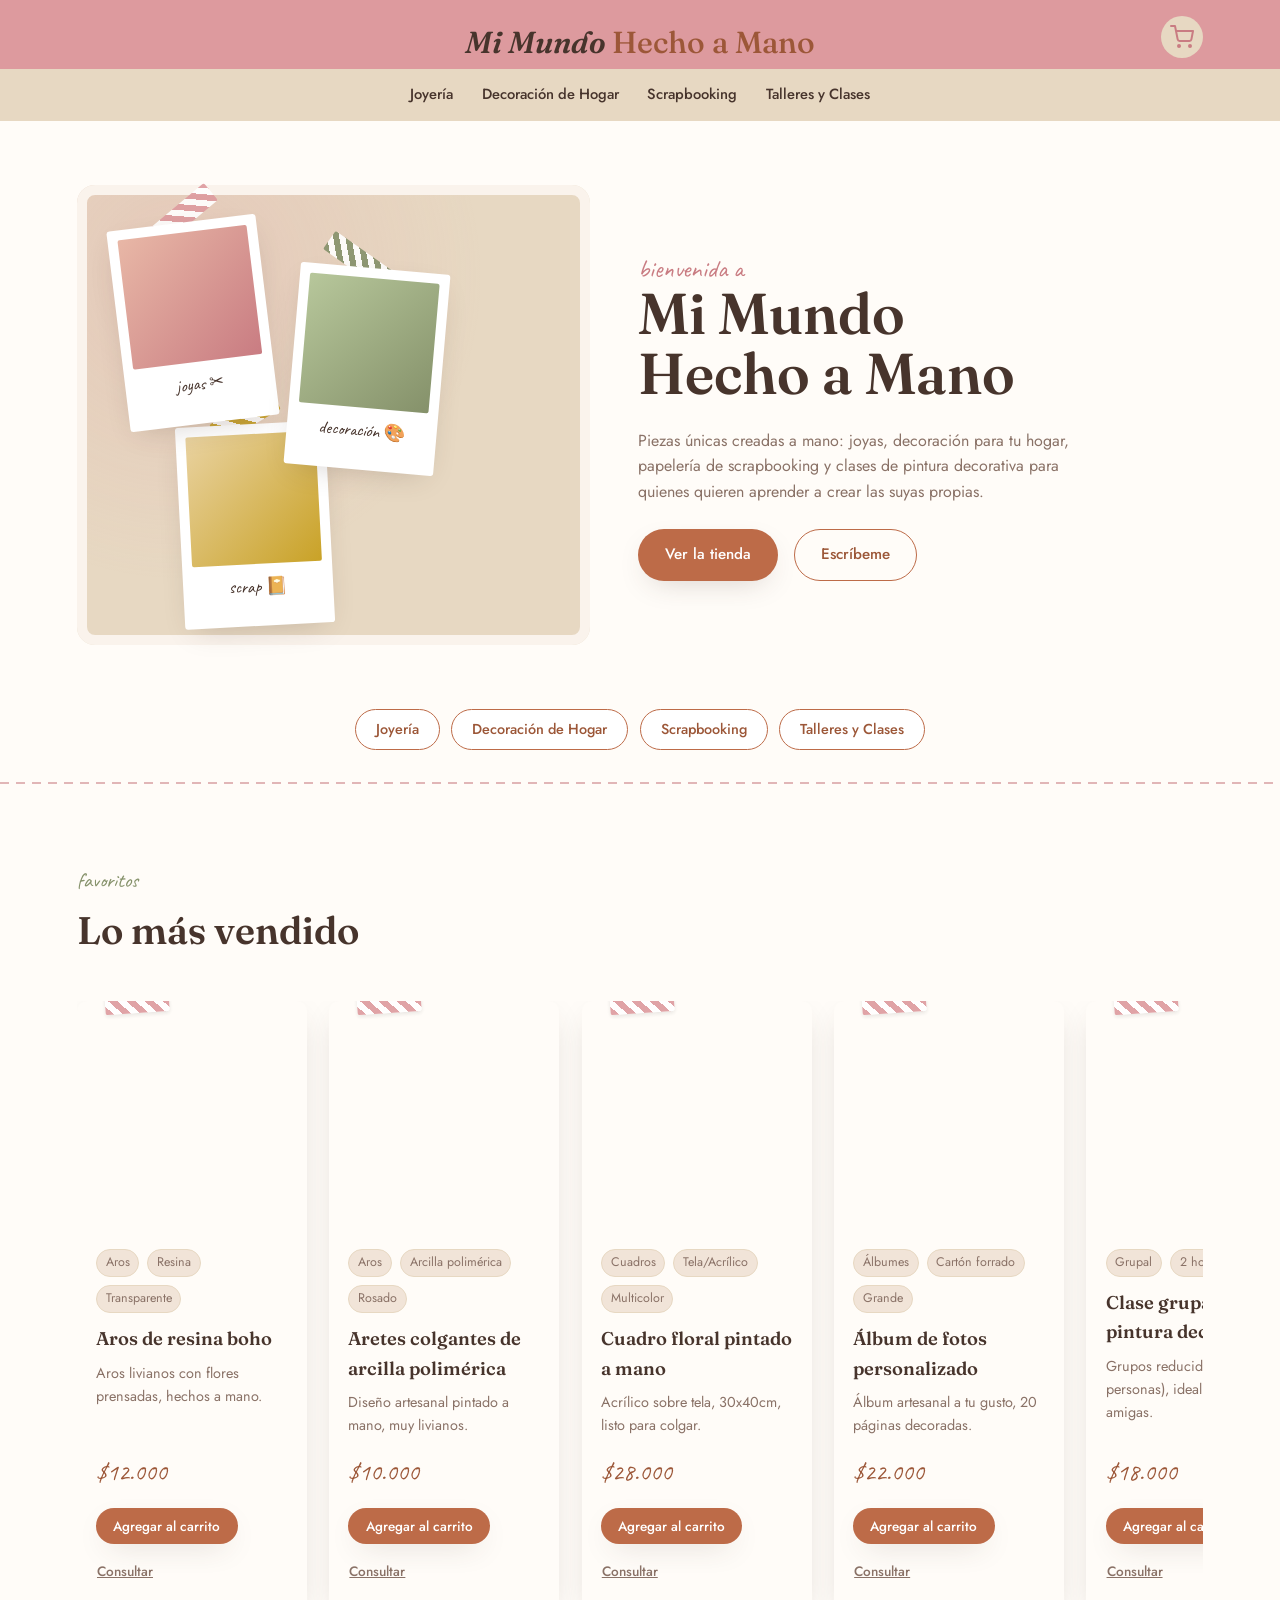
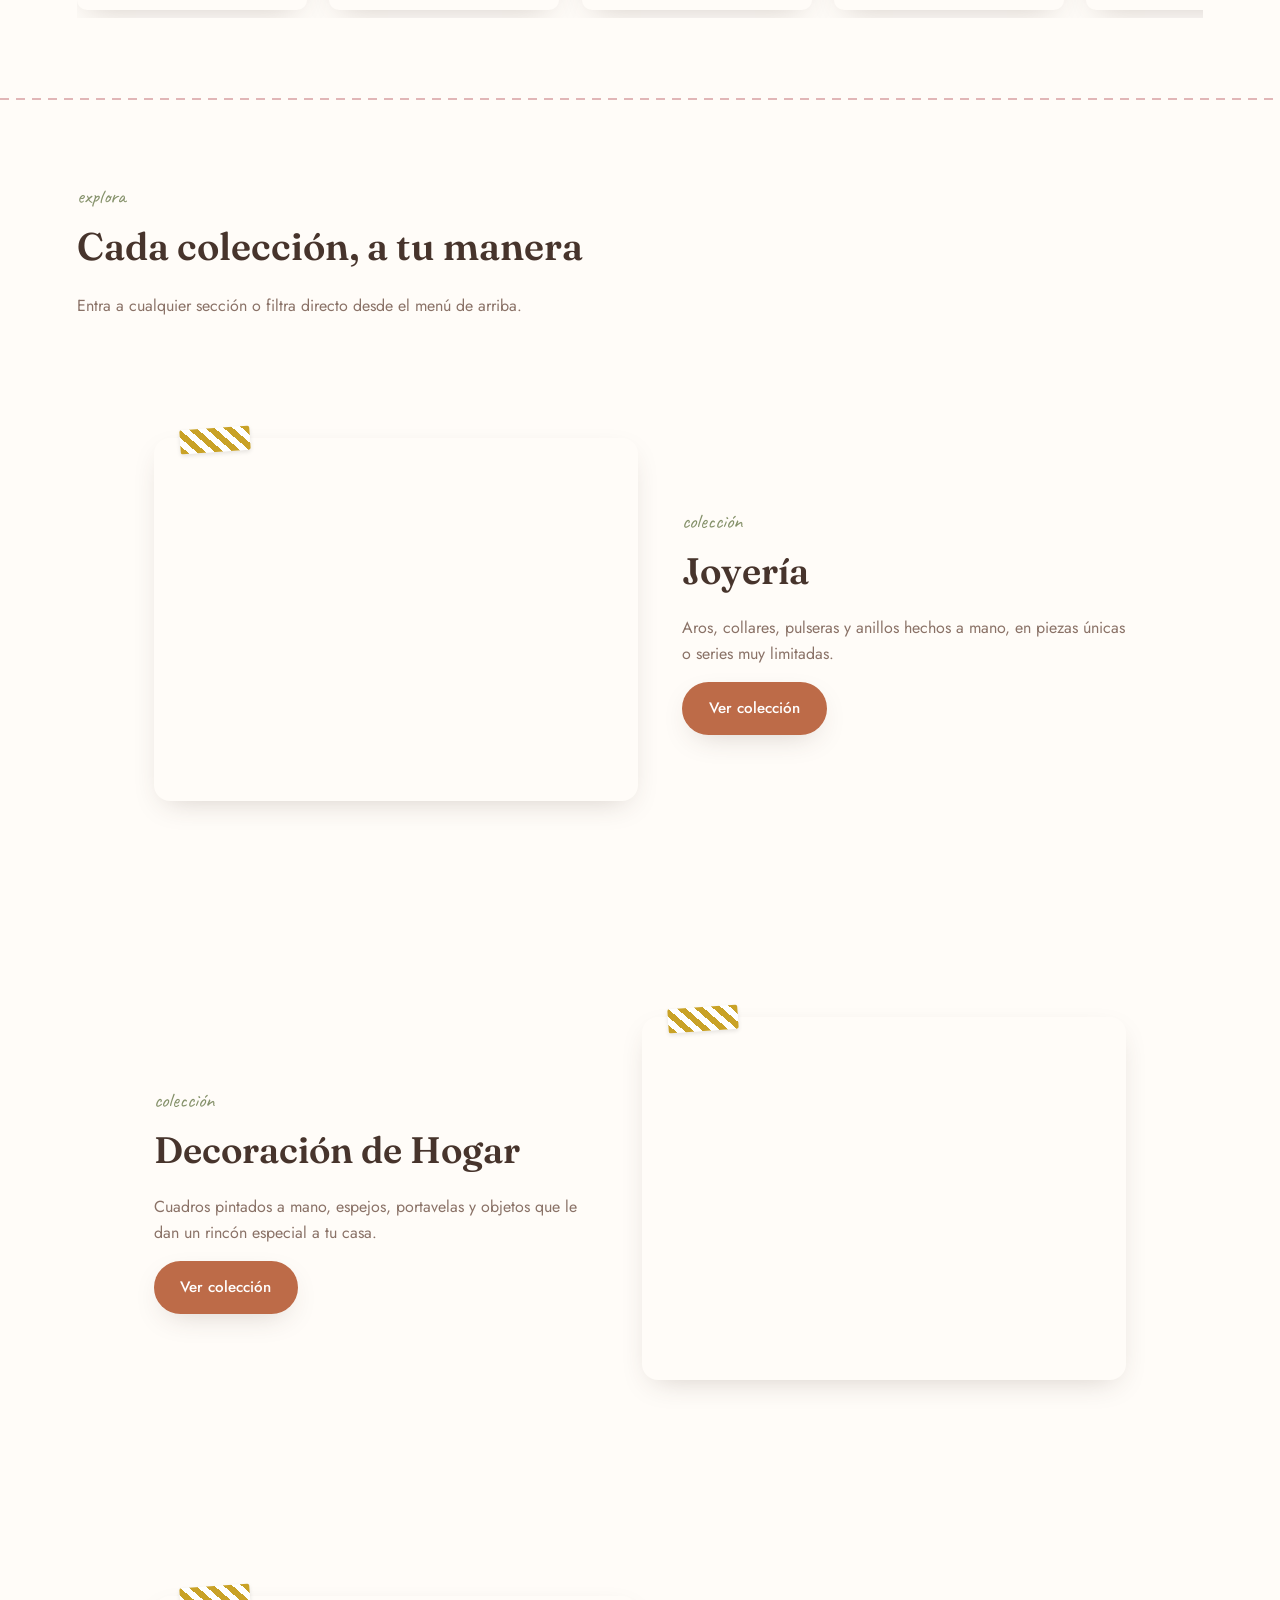
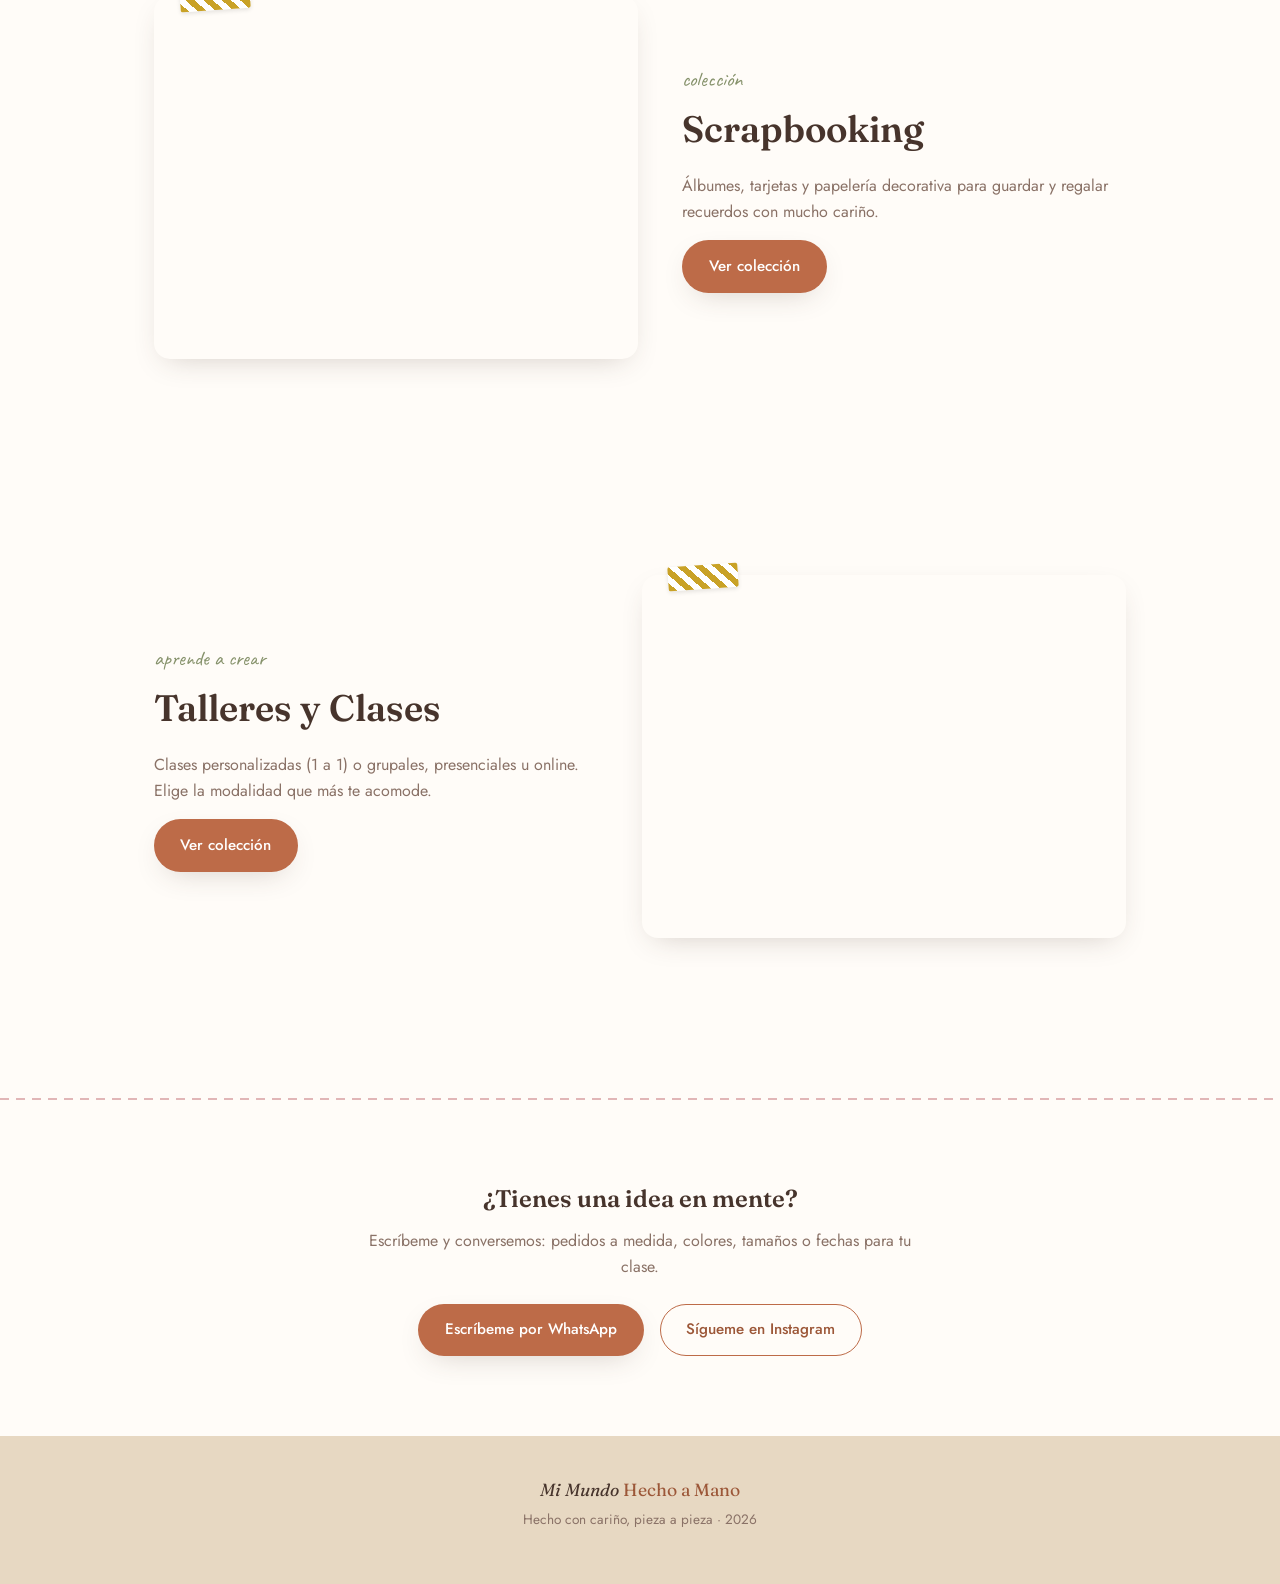
==== mimundo-web/index.html @ acd729af "primer commit primer commit que contiene la estructura creada para la pagina web, esta representa un" ====
<!DOCTYPE html>
<html lang="es">
<head>
<meta charset="UTF-8">
<meta name="viewport" content="width=device-width, initial-scale=1.0">
<title>Mi Mundo Hecho a Mano — Joyas, Decoración, Scrapbooking y Clases</title>
<meta name="description" content="Joyas artesanales, decoración de hogar pintada a mano, scrapbooking y clases de pintura decorativa individuales o grupales.">

<link rel="preconnect" href="https://fonts.googleapis.com">
<link rel="preconnect" href="https://fonts.gstatic.com" crossorigin>
<link href="https://fonts.googleapis.com/css2?family=Fraunces:ital,opsz,wght@0,9..144,400;0,9..144,500;0,9..144,600;1,9..144,500;1,9..144,600&family=Jost:wght@300;400;500;600&family=Caveat:wght@500;700&display=swap" rel="stylesheet">
<link rel="stylesheet" href="css/style.css">
<script src="js/analytics.js"></script>
</head>
<body>

<!-- ===== BARRA DE PROMOCIÓN ===== -->
<!--<div class="promo-bar">🇨🇱 Envíos a todo Chile · <strong>Ofertas de temporada en piezas seleccionadas</strong></div>-->

<!-- ===== NAV (semioculta: se expande al acercar el mouse a cada sección) ===== -->
<header class="site-header">
  <div class="header-inner">
    <a href="index.html" class="logo">Mi Mundo <span>Hecho a Mano</span></a>
    <button class="nav-toggle" id="navToggle" aria-label="Abrir menú" aria-expanded="false">
      <span></span><span></span><span></span>
    </button>
    <nav class="main-nav" id="mainNav"></nav>
  </div>
</header>

<!-- ===== HERO ===== -->
<section class="hero" id="inicio">
  <div class="hero-board">
    <div class="polaroid p1"><div class="ph-img ph-1"></div><span>joyas ✂</span></div>
    <div class="polaroid p2"><div class="ph-img ph-2"></div><span>decoración 🎨</span></div>
    <div class="polaroid p3"><div class="ph-img ph-3"></div><span>scrap 📔</span></div>
    <div class="washi w1"></div>
    <div class="washi w2"></div>
    <div class="washi w3"></div>
  </div>
  <div class="hero-copy">
    <p class="eyebrow-script">bienvenida a</p>
    <h1>Mi Mundo<br>Hecho a Mano</h1>
    <p class="hero-sub">Piezas únicas creadas a mano: joyas, decoración para tu hogar, papelería de scrapbooking y clases de pintura decorativa para quienes quieren aprender a crear las suyas propias.</p>
    <div class="hero-actions">
      <a href="#tabsCategorias" class="btn btn-primary">Ver la tienda</a>
      <a href="#contacto" class="btn btn-outline">Escríbeme</a>
    </div>
  </div>
</section>

<!-- ===== TABS DE CATEGORÍAS (armados solos desde tus secciones) ===== -->
<nav class="tabs-categorias" id="tabsCategorias" aria-label="Categorías"></nav>

<div class="stitch-divider" aria-hidden="true"></div>

<!-- ===== MÁS VENDIDOS (scroll horizontal) ===== -->
<section class="carousel-section" id="carouselSection">
  <div class="carousel-head">
    <div class="section-head" style="margin-bottom:0">
      <span class="tag-label">favoritos</span>
      <h2>Lo más vendido</h2>
    </div>
  </div>
  <div class="carousel-track" id="carouselTrack"></div>
</section>

<div class="stitch-divider" aria-hidden="true"></div>

<!-- ===== SECCIONES (bloque con foto lateral, arma solo desde js/secciones/*.js) ===== -->
<section class="shop-section">
  <div class="section-head">
    <span class="tag-label">explora</span>
    <h2>Cada colección, a tu manera</h2>
    <p>Entra a cualquier sección o filtra directo desde el menú de arriba.</p>
  </div>
  <div class="feature-blocks" id="featureBlocks"></div>
</section>

<div class="stitch-divider" aria-hidden="true"></div>

<!-- ===== CONTACTO ===== -->
<section class="contact-section" id="contacto">
  <div class="contact-inner">
    <h2>¿Tienes una idea en mente?</h2>
    <p>Escríbeme y conversemos: pedidos a medida, colores, tamaños o fechas para tu clase.</p>
    <div class="contact-actions">
      <a id="whatsappLink" class="btn btn-primary" href="#" target="_blank" rel="noopener">Escríbeme por WhatsApp</a>
      <a id="instagramLink" class="btn btn-outline" href="#" target="_blank" rel="noopener">Sígueme en Instagram</a>
    </div>
  </div>
</section>

<footer class="site-footer">
  <p class="footer-logo">Mi Mundo <span>Hecho a Mano</span></p>
  <p>Hecho con cariño, pieza a pieza · <span data-footer-year></span></p>
</footer>

<div class="toast" id="toast"></div>

<script src="js/data-core.js"></script>
<!-- SECCIONES: si agregas una sección nueva, agrega aquí su línea (ver LEEME.md) -->
<script src="js/secciones/joyeria.js"></script>
<script src="js/secciones/decoracion-hogar.js"></script>
<script src="js/secciones/scrapbooking.js"></script>
<script src="js/secciones/talleres.js"></script>
<!-- fin secciones -->
<script src="js/cart.js"></script>
<script src="js/ui.js"></script>
<script src="js/home.js"></script>
</body>
</html>
---- mimundo-web/css/style.css ----
/* =========================================================
   MI MUNDO HECHO A MANO — hoja de estilos
   Concepto: "mesa de manualidades" — washi tape, polaroids
   y puntadas de hilo como firma visual de la marca.
   ========================================================= */

:root{
  /* paleta */
  --bg:            #FAF3EC;
  --bg-alt:        #F1E4D8;
  --kraft:         #E7D8C2;
  --card:          #FFFCF8;
  --text:          #47342C;
  --text-soft:     #8A7267;
  --clay:          #BD6B48;
  --clay-dark:     #9C5738;
  --rose:          #DD9A9E;
  --rose-dark:     #C97C82;
  --sage:          #85916A;
  --gold:          #C9A227;
  --jade:          #00A86B ;

  /* tipografia */
  --f-display: 'Fraunces', serif;
  --f-body:    'Jost', sans-serif;
  --f-accent:  'Caveat', cursive;

  --radius: 10px;
  --shadow: 0 10px 30px -12px rgba(71,52,44,.25);
}

*,*::before,*::after{ box-sizing:border-box; }
html{ 
  scroll-behavior:smooth;
  overflow-x: hidden;
  scrollbar-color: var(--sage) var(--kraft);
}
body{
  margin:0;
  background:var(--card);
  color:var(--text);
  font-family:var(--f-body);
  font-size:16px;
  line-height:1.6;
  -webkit-font-smoothing:antialiased;
}
h1,h2,h3{ font-family:var(--f-display); font-weight:600; margin:0 0 .4em; color:var(--text); }
p{ margin:0 0 1em; color:var(--text-soft); }
a{ color:inherit; text-decoration:none; }
img{ max-width:100%; display:block; }
section{ padding:5rem 6vw; }
@media (max-width:640px){ section{ padding:3.5rem 6vw; } }

/* ---------- botones ---------- */
.btn{
  display:inline-flex; align-items:center; justify-content:center;
  padding:.85em 1.7em;
  border-radius:999px;
  font-family:var(--f-body); font-weight:500; font-size:.95rem;
  border:1.5px solid transparent;
  cursor:pointer;
  transition:transform .15s ease, box-shadow .15s ease, background .2s ease;
}
.btn:hover{ transform:translateY(-2px); }
.btn-primary{ background:var(--clay); color:#fff; box-shadow:var(--shadow); }
.btn-primary:hover{ background:var(--clay-dark); }
.btn-outline{ border-color:var(--clay); color:var(--clay-dark); background:transparent; }
.btn-outline:hover{ background:var(--clay); color:#fff; }
.btn-small{ padding:.55em 1.2em; font-size:.85rem; }
.btn-ghost{ color:var(--text-soft); text-decoration:underline; font-size:.85rem; padding:.4em 0; }

/* ---------- barra de promoción ---------- */
.promo-bar{
  background:var(--jade); color:#fff; text-align:center;
  font-size:.78rem; letter-spacing:.02em; padding:.55rem 1rem;
}
.promo-bar strong{ font-weight:600; }

/* ---------- header / nav (barra semioculta: fina, se expande por sección) ---------- */
.site-header{
  position:sticky; top:0; z-index:50;
  background:var(--rose); backdrop-filter:blur(6px);
}
.site-header{ top:0px; }
.site-header{
  transition: transform .3s ease;
}
.site-header.nav-hidden{
  transform: translateY(-100%);
}
@media (max-width:640px){ .site-header{ top:0px; } }
.header-inner{
  display:flex; flex-direction:column; align-items:center; gap:.15rem;
  padding:1.1rem 6vw .0rem; position:relative;
  max-width:1300px; margin:0 auto;
}
.logo{ font-family:var(--f-display); font-size:1.9rem; font-weight:600; font-style:italic; }
.logo span{ color:var(--clay-dark); font-style:normal; font-weight:500; }
.main-nav{ display:flex; gap:.4rem; align-items:center; justify-content:center; flex-wrap:wrap; 
  background: var(--kraft) ;
  width:100vw;
  position:center;
  left:50%;
  right:50%;
  margin-left:-50vw;
  margin-right:-50vw;}
.nav-item{ position:relative; }
.nav-link-row{ display:flex; align-items:center; }
.nav-link{
  display:inline-block; font-size:.92rem; font-weight:500; color:var(--text);
  padding:.9rem .7rem; position:relative;
}
.nav-link::after{
  content:""; position:absolute; left:.7rem; right:.7rem; bottom:.6rem; height:2px;
  background:var(--clay); transform:scaleX(0); transform-origin:left; transition:transform .2s ease;
}
.nav-item:hover .nav-link::after,
.nav-item.open .nav-link::after{ transform:scaleX(1); }

.nav-caret{
  display:none; background:none; border:none; color:var(--text-soft); font-size:.8rem;
  cursor:pointer; padding:.3rem .5rem;
}

/* mega panel: semioculto — solo aparece al pasar el mouse por su sección */
.mega-panel{
  display:none; position:absolute; top:100%; left:50%; transform:translateX(-50%);
  min-width:420px; background:var(--card); border-radius:12px; box-shadow:var(--shadow);
  border:1.5px solid var(--kraft); padding:1.3rem 1.5rem; gap:1.5rem;
  align-items:flex-start; z-index:60;
}
.nav-item:hover .mega-panel,
.nav-item:focus-within .mega-panel,
.nav-item.open .mega-panel{ display:flex; }

.mega-cols{ display:flex; gap:2rem; flex:1; }
.mega-col{ display:flex; flex-direction:column; gap:.35rem; min-width:120px; }
.mega-col-title{
  font-family:var(--f-accent); font-size:1.05rem; color:var(--sage); margin-bottom:.15rem;
}
.mega-col a{ font-size:.86rem; color:var(--text); padding:.15rem 0; }
.mega-col a:hover{ color:var(--clay-dark); }
.mega-ver-todo{
  display:block; font-weight:600; font-size:.85rem; color:var(--clay-dark);
  margin-bottom:.9rem; width:100%;
}
.mega-photo{
  width:110px; height:110px; border-radius:8px; background-size:cover; background-position:center;
  flex-shrink:0; display:none;
}
@media (min-width:1100px){ .mega-photo{ display:block; } }

@media (max-width:840px){
  .mega-panel{
    position:static; transform:none; display:none; box-shadow:none; border:none;
    border-top:1px dashed var(--kraft); border-radius:0; margin-top:.3rem; padding:.8rem 0 .8rem 1rem;
    flex-direction:column; width:100%;
  }
  .nav-item.open .mega-panel{ display:flex; }
  .nav-item:hover .mega-panel{ display:none; } /* en celular solo se abre con el tap, no con hover */
  .nav-item.open:hover .mega-panel{ display:flex; }
  .mega-cols{ flex-direction:column; gap:.8rem; }
  .mega-photo{ display:none; }
  .nav-caret{ display:block; }
  .nav-link-row{ justify-content:space-between; }
}
.nav-cart{
  position:absolute; right:6vw; top:1rem;
  display:inline-flex; align-items:center; justify-content:center;
  width:42px; height:42px; border-radius:50%;
  background:var(--kraft) ; color:var(--rose-dark);
}
.nav-cart:hover{ background:var(--clay-dark); }
.nav-cart svg{ width:24px; height:24px; display:block; }

.cart-badge{
  display:none; align-items:center; justify-content:center;
  min-width:19px; height:19px; padding:0 5px;
  background:var(--sage); color:#491dc1; font-size:.72rem; font-weight:600;
  border-radius:999px; line-height:1;
  position:absolute; top:-4px; right:-4px;
}

.nav-toggle{
  display:none; flex-direction:column; gap:5px; background:none; border:none; cursor:pointer; padding:6px;
  position:absolute; top:1.1rem; right:6vw;
}
.nav-toggle span{ width:24px; height:2px; background:var(--text); border-radius:2px; }

@media (max-width:840px){
  .nav-toggle{ display:flex; }
  .main-nav{
    position:absolute; top:100%; left:0; right:0;
    background:var(--bg); flex-direction:column; gap:0;
    max-height:0; overflow:hidden; transition:max-height .3s ease;
    border-bottom:2px dashed var(--rose);
  }
  .main-nav.open{ max-height:320px; }
  .main-nav a{ padding:1rem 6vw; border-top:1px solid var(--kraft); }
}

/* ---------- hero: mesa de manualidades ---------- */
.hero{
  display:grid; grid-template-columns:1fr 1.1fr; gap:3rem;
  align-items:center; max-width:1300px; margin:0 auto;
  padding-top:4rem; padding-bottom:4rem;
}
@media (max-width:900px){
  .hero{ grid-template-columns:1fr; }
  .hero-board{ order:2; height:340px !important; }
}
.hero-board{
  position:relative; height:460px;
  background:
    radial-gradient(circle at 20% 20%, rgba(221,154,158,.25), transparent 55%),
    var(--kraft);
  border-radius:18px;
  box-shadow:inset 0 0 0 10px var(--bg);
}
.polaroid{
  position:absolute; background:#fff; padding:10px 10px 26px;
  box-shadow:var(--shadow); border-radius:3px; width:150px;
}
.polaroid span{
  display:block; text-align:center; font-family:var(--f-accent);
  font-size:1.1rem; margin-top:8px; color:var(--text);
}
.ph-img{ width:100%; aspect-ratio:1/1; border-radius:2px; }
.ph-1{ background:linear-gradient(135deg,#E8B7A6,#C97C82); }
.ph-2{ background:linear-gradient(135deg,#B7C79B,#85916A); }
.ph-3{ background:linear-gradient(135deg,#E9D2A0,#C9A227); }

.p1{ top:8%;  left:8%;  transform:rotate(-7deg); z-index:2; }
.p2{ top:18%; left:42%; transform:rotate(5deg);  z-index:3; }
.p3{ top:52%; left:20%; transform:rotate(-3deg); z-index:1; }

.washi{ position:absolute; opacity:.9; border-radius:2px; }
.w1{ width:70px; height:22px; background:repeating-linear-gradient(45deg,var(--rose),var(--rose) 6px,#fff 6px,#fff 12px); top:4%; left:14%; transform:rotate(-40deg); }
.w2{ width:70px; height:22px; background:repeating-linear-gradient(45deg,var(--sage),var(--sage) 6px,#fff 6px,#fff 12px); top:14%; left:48%; transform:rotate(35deg); }
.w3{ width:70px; height:22px; background:repeating-linear-gradient(45deg,var(--gold),var(--gold) 6px,#fff 6px,#fff 12px); top:48%; left:26%; transform:rotate(-30deg); }

.hero-copy .eyebrow-script{ font-family:var(--f-accent); font-size:1.6rem; color:var(--rose-dark); margin-bottom:-.4rem; }
.hero-copy h1{ font-size:clamp(2.4rem,5vw,3.6rem); line-height:1.05; }
.hero-sub{ max-width:46ch; }
.hero-actions{ display:flex; gap:1rem; flex-wrap:wrap; margin-top:1.5rem; }

/* ---------- tabs de categorías (bajo el hero) ---------- */
.tabs-categorias{
  display:flex; gap:.7rem; flex-wrap:wrap; justify-content:center;
  max-width:1300px; margin:0 auto; padding:0 6vw 2rem;
}
.tab-pill{
  padding:.55em 1.4em; border-radius:999px; border:1.5px solid var(--clay);
  color:var(--clay-dark); font-size:.9rem; font-weight:500; background:#fff;
  transition:background .2s ease, color .2s ease;
}
.tab-pill:hover{ background:var(--clay); color:#fff; }

/* ---------- carrusel más vendidos ---------- */
.carousel-section{ max-width:1300px; margin:0 auto; }
.carousel-head{
  display:flex; align-items:flex-end; justify-content:space-between; gap:1rem;
  margin-bottom:1.5rem; flex-wrap:wrap;
}
.carousel-arrows{ display:flex; gap:.5rem; }
.carousel-arrow{
  width:38px; height:38px; border-radius:50%; border:1.5px solid var(--kraft);
  background:#fff; cursor:pointer; font-size:1rem; color:var(--text);
}
.carousel-arrow:hover{ border-color:var(--clay); color:var(--clay-dark); }
.carousel-track{
  display:flex; gap:1.4rem; overflow-x:auto; scroll-snap-type:x mandatory;
  padding-bottom:.5rem; scrollbar-width:thin;
  cursor:grab; user-select:none;
}
.carousel-track.arrastrando{
  cursor:grabbing; scroll-snap-type:none;
}
.carousel-track.arrastrando .card{ pointer-events:none; }
.carousel-track .card{ min-width:230px; max-width:230px; scroll-snap-align:start; }
.carousel-track::-webkit-scrollbar{ height:6px; }
.carousel-track::-webkit-scrollbar-thumb{ background:var(--kraft); border-radius:4px; }

/* ---------- bloques de sección (foto lateral, alterna) ---------- */
.feature-blocks{ max-width:1300px; margin:0 auto; display:flex; flex-direction:column; gap:3.5rem; }
.feature-block{
  display:flex; align-items:center; gap:2.8rem; flex-wrap:wrap; scroll-margin-top:160px;
}
.feature-block.reverse{ flex-direction:row-reverse; }
.feature-photo{
  flex:1 1 360px; aspect-ratio:4/3; border-radius:16px; background-size:cover; background-position:center;
  box-shadow:var(--shadow); position:relative;
}
.feature-photo::before{
  content:""; position:absolute; top:-10px; left:26px; width:70px; height:24px;
  background:repeating-linear-gradient(45deg,var(--gold),var(--gold) 6px,#fff 6px,#fff 12px);
  transform:rotate(-4deg); border-radius:2px; box-shadow:0 2px 4px rgba(0,0,0,.1);
}
.feature-copy{ flex:1 1 320px; }
.feature-copy h2{ font-size:clamp(1.7rem,3vw,2.3rem); }
.feature-copy p{ max-width:46ch; }

/* ---------- precio con descuento ---------- */
.price-row{ display:flex; align-items:baseline; gap:.5rem; flex-wrap:wrap; margin:.2rem 0; }
.card-price-old{ font-size:.9rem; color:var(--text-soft); text-decoration:line-through; }
.badge-descuento{
  background:var(--sage); color:#fff; font-size:.72rem; font-weight:600;
  padding:.15em .5em; border-radius:999px;
}
.ribbon-oferta{
  position:absolute; top:12px; right:-6px; z-index:2;
  background:var(--clay-dark); color:#fff; font-size:.72rem; font-weight:600;
  padding:.3em .8em .3em .6em; border-radius:4px 0 0 4px;
}

/* ---------- stitch divider (firma visual) ---------- */
.stitch-divider{
  height:2px; max-width:1300px; margin:0 auto;
  background-image: linear-gradient(90deg, var(--rose-dark) 55%, transparent 45%);
  background-size: 16px 2px;
  opacity:.55;
}



/* ---------- no encontrado ---------- */
.not-found{ max-width:600px; margin:5rem auto; text-align:center; }

/* ---------- layout con filtros ---------- */
.filtros-toggle-movil{ display:none; margin-bottom:1.2rem; }
.categoria-layout{
  display:grid; grid-template-columns:240px 1fr; gap:2.2rem; align-items:start;
}
.resultados-count{ font-size:.85rem; color:var(--text-soft); margin-bottom:1rem; }
.sin-resultados{ text-align:center; padding:2.5rem 0; color:var(--text-soft); }

.filtros-panel{
  background:var(--card); border:1.5px dashed var(--rose);
  border-radius:var(--radius); padding:1.3rem 1.4rem;
  position:sticky; top:130px;
}
.filtros-header{
  display:flex; align-items:center; justify-content:space-between; margin-bottom:.6rem;
}
.filtros-header h3{ font-size:1.05rem; margin:0; }
.filtros-cerrar{ display:none; background:none; border:none; font-size:1.1rem; cursor:pointer; color:var(--text-soft); }

.filtro-grupo{ border:none; padding:0; margin:0 0 1.2rem; }
.filtro-grupo legend{
  font-family:var(--f-accent); font-size:1.15rem; color:var(--sage); padding:0; margin-bottom:.3rem;
}
.filtro-opcion{
  display:flex; align-items:center; gap:.5rem; font-size:.88rem; padding:.25rem 0; cursor:pointer;
}
.filtro-opcion input{ accent-color:var(--clay); width:16px; height:16px; cursor:pointer; }

.filtro-precio-inputs{ display:flex; gap:.6rem; }
.filtro-precio-inputs label{
  flex:1; display:flex; flex-direction:column; gap:.25rem; font-size:.78rem; color:var(--text-soft);
}
.filtro-precio-inputs input{
  border:1.5px solid var(--kraft); border-radius:6px; padding:.4rem .5rem; font-family:var(--f-body); font-size:.85rem;
  width:100%;
}

.filtros-acciones{ display:flex; gap:.6rem; margin-top:.8rem; }
.filtros-acciones .btn{ flex:1; }

@media (max-width:900px){
  .filtros-toggle-movil{ display:inline-flex; }
  .categoria-layout{ grid-template-columns:1fr; }
  .filtros-panel{
    position:fixed; top:0; right:0; height:100vh; width:min(320px,85vw);
    transform:translateX(100%); transition:transform .25s ease;
    z-index:80; overflow-y:auto; border-radius:0; border:none;
    box-shadow:-10px 0 30px rgba(0,0,0,.15);
  }
  .filtros-panel.open{ transform:translateX(0); }
  .filtros-cerrar{ display:block; }
}

/* ---------- secciones tienda ---------- */
.shop-section{ max-width:1300px; margin:0 auto; }
.shop-section.alt{ background:var(--bg-alt); border-radius:24px; }
.section-head{ max-width:640px; margin-bottom:2.5rem; }
.tag-label{
  display:inline-block; font-family:var(--f-accent); font-size:1.3rem;
  color:var(--sage); margin-bottom:.2rem;
}
.section-head h2{ font-size:clamp(1.8rem,3vw,2.4rem); }

.product-grid{
  display:grid; grid-template-columns:repeat(auto-fill,minmax(240px,1fr));
  gap:1.8rem;
}

/* ---------- tarjeta producto (con washi tape, firma visual) ---------- */
.card{
  position:relative; background:var(--card); border-radius:var(--radius);
  box-shadow:var(--shadow);
  display:flex; flex-direction:column;
  transition:transform .2s ease;
}
.card:hover{ transform:translateY(-4px); }
.card-tape{
  position:absolute; top:-10px; left:28px; width:64px; height:22px; z-index:2;
  background:repeating-linear-gradient(45deg,var(--rose),var(--rose) 6px,#fff 6px,#fff 12px);
  opacity:.9; transform:rotate(-4deg); border-radius:2px;
  box-shadow:0 2px 4px rgba(0,0,0,.1);
}
.card-photo{
  aspect-ratio:1/1; width:100%;
  background-size:cover; background-position:center;
  border-radius:var(--radius) var(--radius) 0 0; overflow:hidden;
}
.card-body{ padding:1.1rem 1.2rem 1.3rem; display:flex; flex-direction:column; gap:.5rem; flex:1; }
.card-body h3{ font-size:1.15rem; margin-bottom:0; }
.card-desc{ font-size:.9rem; margin-bottom:.3rem; flex:1; }
.card-price{ font-family:var(--f-accent); font-size:1.5rem; color:var(--clay-dark); }
.card-actions{ display:flex; gap:.6rem; flex-wrap:wrap; margin-top:.3rem; }

/* clases: tarjeta un poco más ancha con detalles de modalidad */
.classes-grid{ grid-template-columns:repeat(auto-fill,minmax(280px,1fr)); }
.class-meta{ display:flex; gap:.5rem; flex-wrap:wrap; font-size:.78rem; margin-bottom:.2rem; }
.pill{
  background:var(--bg-alt); color:var(--text-soft); padding:.25em .7em; border-radius:999px;
  border:1px solid var(--kraft);
}

/* ---------- contacto ---------- */
.contact-section{
  text-align:center; max-width:700px; margin:0 auto;
}
.contact-actions{ display:flex; gap:1rem; justify-content:center; flex-wrap:wrap; margin-top:1.5rem; }

/* ---------- carrito ---------- */
.cart-page{ max-width:900px; margin:0 auto; padding:4rem 6vw; }
.cart-empty{ text-align:center; padding:3rem 0; }
.cart-list{ display:flex; flex-direction:column; gap:1rem; margin-bottom:2rem; }
.cart-row{
  display:grid; grid-template-columns:72px 1fr auto auto auto;
  align-items:center; gap:1rem;
  background:var(--card); border-radius:var(--radius); box-shadow:var(--shadow);
  padding:.9rem 1.1rem;
}
.cart-row-photo{
  width:72px; height:72px; border-radius:8px; background-size:cover; background-position:center;
}
.cart-row-info{ min-width:0; }
.cart-row-cat{ font-size:.75rem; color:var(--sage); text-transform:uppercase; letter-spacing:.04em; }
.cart-row-info h3{ font-size:1rem; margin:.15rem 0; }
.cart-row-price{ font-size:.85rem; color:var(--text-soft); }
.qty-stepper{ display:flex; align-items:center; gap:.5rem; }
.qty-btn{
  width:28px; height:28px; border-radius:50%; border:1.5px solid var(--kraft);
  background:#fff; font-size:1rem; cursor:pointer; line-height:1;
}
.qty-btn:hover{ border-color:var(--clay); }
.qty-value{ min-width:1.4em; text-align:center; font-weight:500; }
.cart-row-subtotal{ font-family:var(--f-accent); font-size:1.3rem; color:var(--clay-dark); min-width:70px; text-align:right; }
.cart-row-remove{
  background:none; border:none; color:var(--text-soft); cursor:pointer; font-size:1rem;
  padding:.3rem;
}
.cart-row-remove:hover{ color:var(--clay-dark); }

.cart-summary{
  background:var(--bg-alt); border-radius:var(--radius); padding:1.5rem 1.7rem;
}
.cart-total-row{
  display:flex; justify-content:space-between; align-items:baseline;
  font-family:var(--f-display); font-size:1.3rem; margin-bottom:1.1rem;
}
.cart-total-amount{ font-size:1.9rem; color:var(--clay-dark); }
.cart-summary-actions{ display:flex; gap:1rem; flex-wrap:wrap; justify-content:flex-end; }
.cart-note{ font-size:.8rem; text-align:right; margin:.8rem 0 0; }

@media (max-width:640px){
  .cart-row{ grid-template-columns:56px 1fr; grid-template-areas:"photo info" "qty qty" "sub remove"; row-gap:.6rem; }
  .cart-row-photo{ grid-area:photo; width:56px; height:56px; }
  .cart-row-info{ grid-area:info; }
  .qty-stepper{ grid-area:qty; justify-content:flex-start; }
  .cart-row-subtotal{ grid-area:sub; text-align:left; }
  .cart-row-remove{ grid-area:remove; justify-self:end; }
  .cart-summary-actions{ justify-content:stretch; }
  .cart-summary-actions .btn{ flex:1; }
}

/* ---------- páginas de resultado de pago ---------- */
.result-page{
  max-width:560px; margin:5rem auto; text-align:center; padding:0 6vw;
}
.result-emoji{ font-size:3rem; display:block; margin-bottom:.5rem; }

/* ---------- footer ---------- */
.site-footer{
  background:var(--kraft); text-align:center; padding:2.5rem 6vw;
  font-size:.85rem; color:var(--text-soft);
}
.footer-logo{ font-family:var(--f-display); font-style:italic; font-size:1.1rem; color:var(--text); margin-bottom:.3rem; }
.footer-logo span{ font-style:normal; color:var(--clay-dark); }

/* ---------- toast (confirmación) ---------- */
.toast{
  position:fixed; bottom:24px; left:50%; transform:translate(-50%,20px);
  background:var(--text); color:#fff; padding:.8em 1.4em; border-radius:999px;
  font-size:.9rem; opacity:0; pointer-events:none; transition:all .25s ease;
  box-shadow:var(--shadow); z-index:100;
}
.toast.show{ opacity:1; transform:translate(-50%,0); }

/* ---------- reveal on scroll ---------- */
.reveal{ opacity:0; transform:translateY(16px); transition:opacity .6s ease, transform .6s ease; }
.reveal.in{ opacity:1; transform:translateY(0); }
@media (prefers-reduced-motion: reduce){
  .reveal{ opacity:1; transform:none; transition:none; }
  html{ scroll-behavior:auto; }
}

/* ---------- accesibilidad ---------- */
a:focus-visible, button:focus-visible{
  outline:3px solid var(--sage); outline-offset:2px;
}
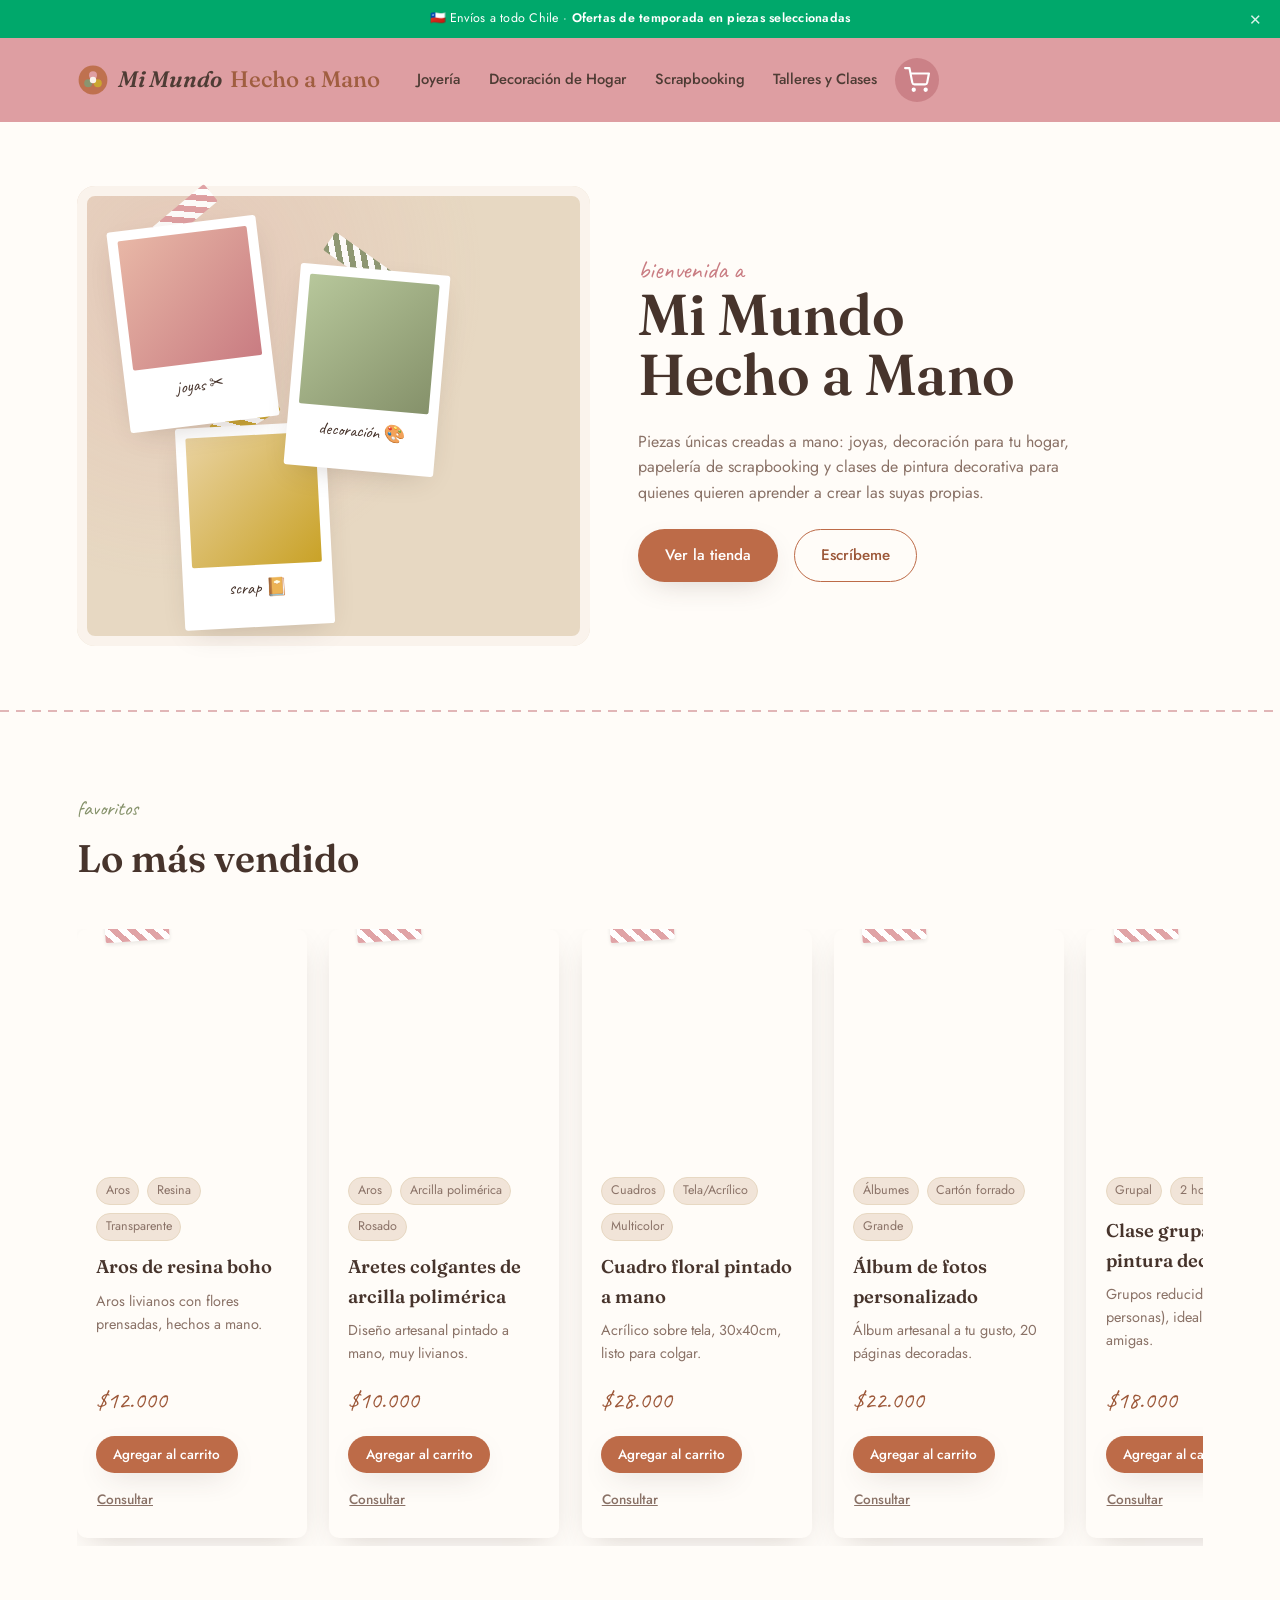
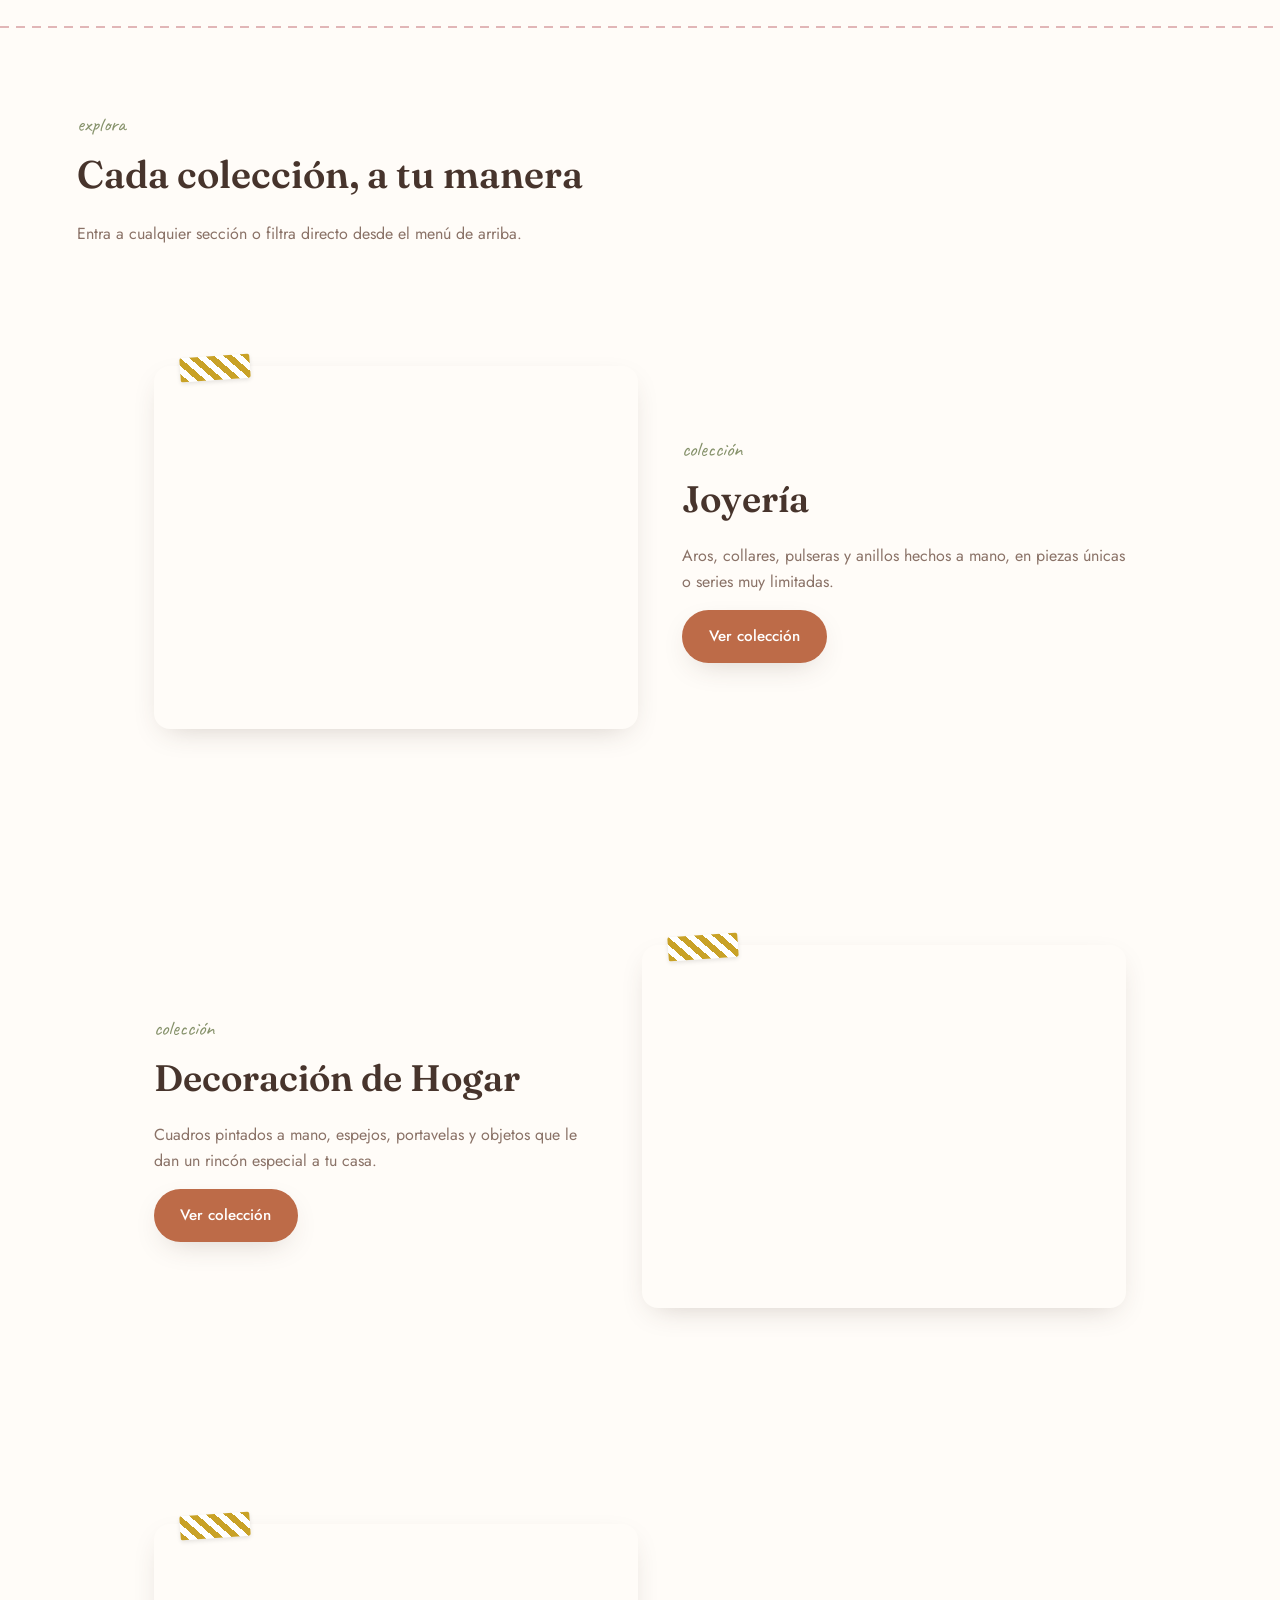
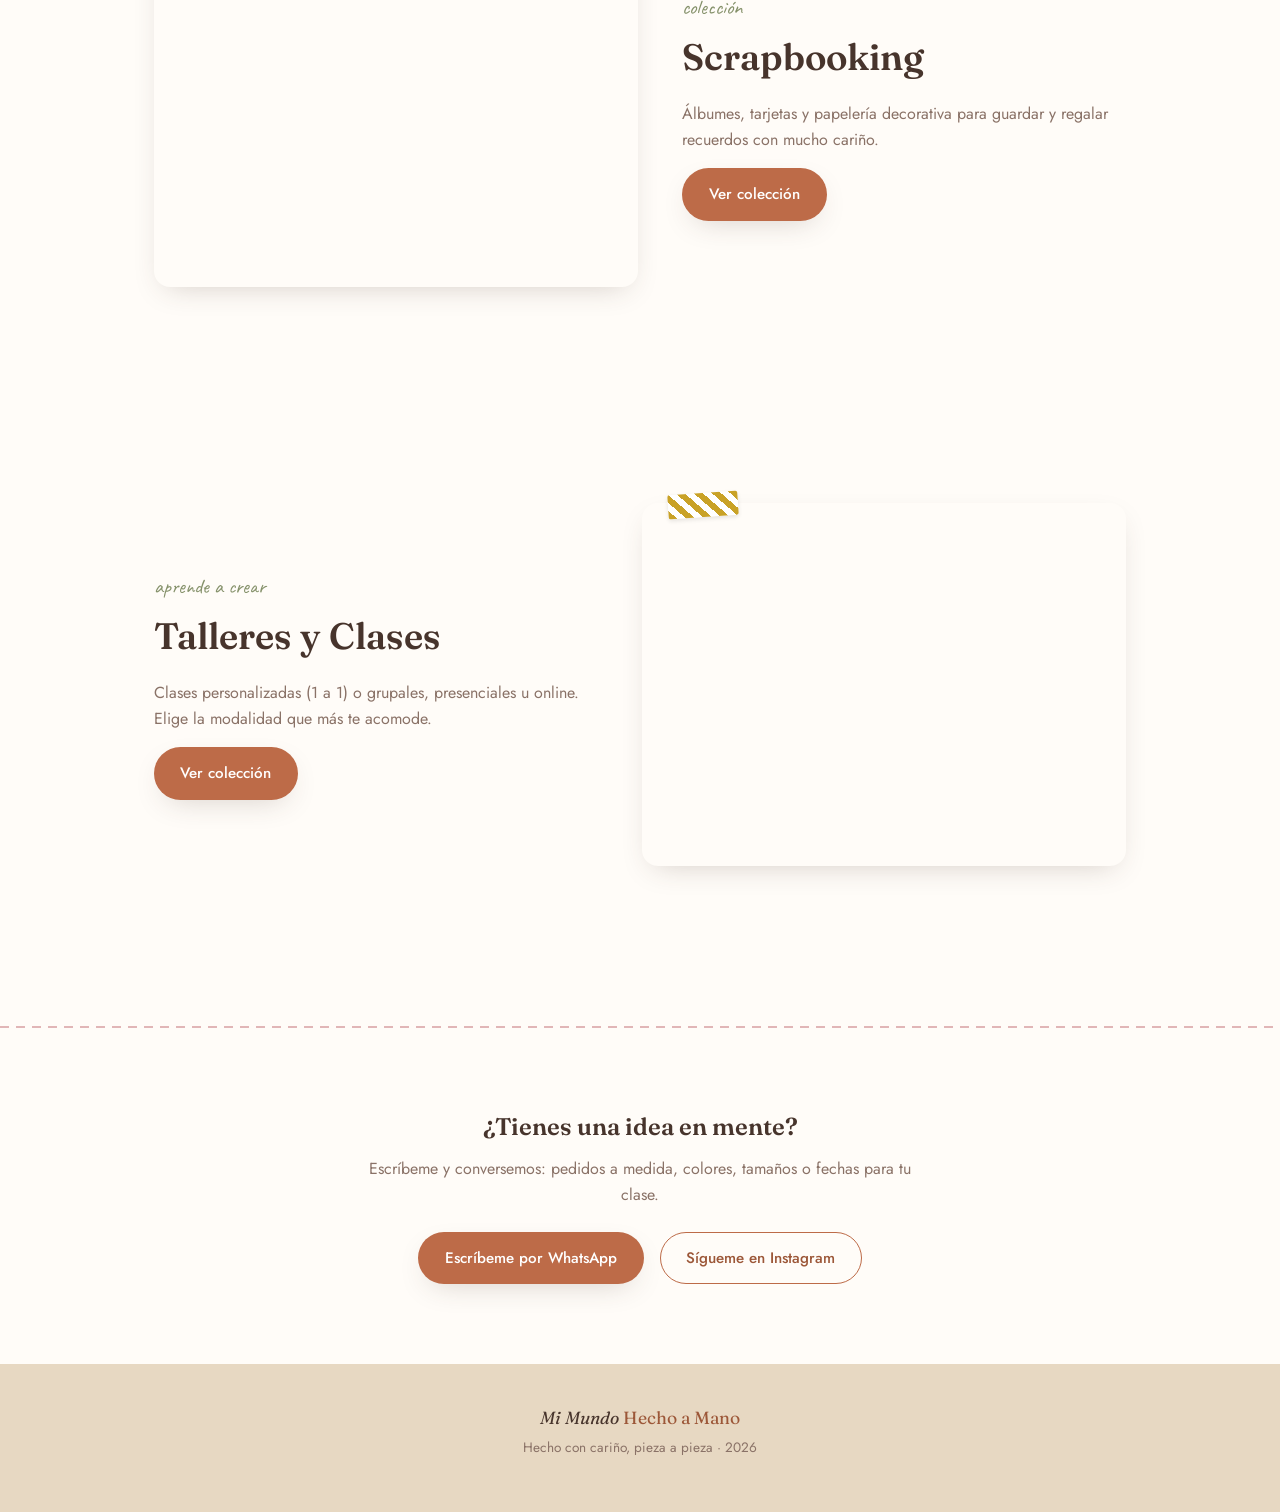
==== commit 7e858f12: "Add promotional bar and update navigation structure" ====
--- a/mimundo-web/index.html
+++ b/mimundo-web/index.html
@@ -15,16 +15,22 @@
 <body>
 
 <!-- ===== BARRA DE PROMOCIÓN ===== -->
-<!--<div class="promo-bar">🇨🇱 Envíos a todo Chile · <strong>Ofertas de temporada en piezas seleccionadas</strong></div>-->
+<div class="promo-bar" id="promoBar">
+  🇨🇱 Envíos a todo Chile · <strong>Ofertas de temporada en piezas seleccionadas</strong>
+  <button type="button" class="promo-close" id="promoClose" aria-label="Cerrar aviso">✕</button>
+</div>
 
-<!-- ===== NAV (semioculta: se expande al acercar el mouse a cada sección) ===== -->
+<!-- ===== NAV: logo + menú en la misma fila, carrito fijo a la derecha ===== -->
 <header class="site-header">
   <div class="header-inner">
     <a href="index.html" class="logo">Mi Mundo <span>Hecho a Mano</span></a>
-    <button class="nav-toggle" id="navToggle" aria-label="Abrir menú" aria-expanded="false">
-      <span></span><span></span><span></span>
-    </button>
     <nav class="main-nav" id="mainNav"></nav>
+    <div class="header-actions">
+      <div id="navCartSlot"></div>
+      <button class="nav-toggle" id="navToggle" aria-label="Abrir menú" aria-expanded="false">
+        <span></span><span></span><span></span>
+      </button>
+    </div>
   </div>
 </header>
 
@@ -49,12 +55,10 @@
   </div>
 </section>
 
-<!-- ===== TABS DE CATEGORÍAS (armados solos desde tus secciones) ===== -->
-<nav class="tabs-categorias" id="tabsCategorias" aria-label="Categorías"></nav>
 
 <div class="stitch-divider" aria-hidden="true"></div>
 
-<!-- ===== MÁS VENDIDOS (scroll horizontal) ===== -->
+<!-- ===== MÁS VENDIDOS (scroll horizontal, se arrastra con el mouse) ===== -->
 <section class="carousel-section" id="carouselSection">
   <div class="carousel-head">
     <div class="section-head" style="margin-bottom:0">
--- a/mimundo-web/css/style.css
+++ b/mimundo-web/css/style.css
@@ -72,38 +72,56 @@
 /* ---------- barra de promoción ---------- */
 .promo-bar{
   background:var(--jade); color:#fff; text-align:center;
-  font-size:.78rem; letter-spacing:.02em; padding:.55rem 1rem;
+  font-size:.78rem; letter-spacing:.02em; padding:.55rem 2.4rem;
+  position:relative;
 }
 .promo-bar strong{ font-weight:600; }
+.promo-close{
+  position:absolute; right:.8rem; top:50%; transform:translateY(-50%);
+  background:none; border:none; color:#fff; font-size:.95rem; line-height:1;
+  cursor:pointer; padding:.3rem; opacity:.85;
+}
+.promo-close:hover{ opacity:1; }
 
 /* ---------- header / nav (barra semioculta: fina, se expande por sección) ---------- */
 .site-header{
   position:sticky; top:0; z-index:50;
   background:var(--rose); backdrop-filter:blur(6px);
+  opacity: .96;
 }
 .site-header{ top:0px; }
 .site-header{
   transition: transform .3s ease;
+  
+}
+body.pagina-producto .site-header{
+  position:static;
+  transition:none;
 }
 .site-header.nav-hidden{
   transform: translateY(-100%);
 }
 @media (max-width:640px){ .site-header{ top:0px; } }
 .header-inner{
-  display:flex; flex-direction:column; align-items:center; gap:.15rem;
-  padding:1.1rem 6vw .0rem; position:relative;
+  display:flex; align-items:center; gap:1.6rem;
+  padding:1rem 6vw; position:relative;
   max-width:1300px; margin:0 auto;
 }
-.logo{ font-family:var(--f-display); font-size:1.9rem; font-weight:600; font-style:italic; }
+.logo{
+  display:flex; align-items:center; gap:.55rem; flex-shrink:0;
+  font-family:var(--f-display); font-size:1.4rem; font-weight:600; font-style:italic;
+}
+.logo::before{
+  content:"";
+  width:32px; height:32px; flex-shrink:0;
+  background-image:url("data:image/svg+xml,%3Csvg xmlns='http://www.w3.org/2000/svg' viewBox='0 0 40 40'%3E%3Ccircle cx='20' cy='20' r='18' fill='%23BD6B48'/%3E%3Ccircle cx='20' cy='14' r='5' fill='%23DD9A9E'/%3E%3Ccircle cx='14' cy='24' r='5' fill='%2385916A'/%3E%3Ccircle cx='26' cy='24' r='5' fill='%23C9A227'/%3E%3Ccircle cx='20' cy='20' r='4' fill='%23FAF3EC'/%3E%3C/svg%3E");
+  background-size:contain; background-repeat:no-repeat;
+}
 .logo span{ color:var(--clay-dark); font-style:normal; font-weight:500; }
-.main-nav{ display:flex; gap:.4rem; align-items:center; justify-content:center; flex-wrap:wrap; 
-  background: var(--kraft) ;
-  width:100vw;
-  position:center;
-  left:50%;
-  right:50%;
-  margin-left:-50vw;
-  margin-right:-50vw;}
+.main-nav{
+  display:flex; gap:.4rem; align-items:center; justify-content:flex-start; flex-wrap:wrap;
+  flex:1;
+}
 .nav-item{ position:relative; }
 .nav-link-row{ display:flex; align-items:center; }
 .nav-link{
@@ -149,6 +167,30 @@
   flex-shrink:0; display:none;
 }
 @media (min-width:1100px){ .mega-photo{ display:block; } }
+
+.header-actions{ display:flex; align-items:center; gap:.7rem; margin-left:auto; flex-shrink:0; }
+
+.nav-cart{
+  position:relative;
+  display:inline-flex; align-items:center; justify-content:center;
+  width:44px; height:44px; border-radius:50%;
+  background:var(--rose-dark); color:#fff;
+}
+.nav-cart:hover{ background:var(--clay-dark); }
+.nav-cart svg{ width:26px; height:26px; display:block; }
+
+.cart-badge{
+  display:none; align-items:center; justify-content:center;
+  min-width:19px; height:19px; padding:0 5px;
+  background:var(--sage); color:#fff; font-size:.72rem; font-weight:600;
+  border-radius:999px; line-height:1;
+  position:absolute; top:-4px; right:-4px;
+}
+
+.nav-toggle{
+  display:none; flex-direction:column; gap:5px; background:none; border:none; cursor:pointer; padding:6px;
+}
+.nav-toggle span{ width:24px; height:2px; background:var(--text); border-radius:2px; }
 
 @media (max-width:840px){
   .mega-panel{
@@ -163,34 +205,11 @@
   .mega-photo{ display:none; }
   .nav-caret{ display:block; }
   .nav-link-row{ justify-content:space-between; }
-}
-.nav-cart{
-  position:absolute; right:6vw; top:1rem;
-  display:inline-flex; align-items:center; justify-content:center;
-  width:42px; height:42px; border-radius:50%;
-  background:var(--kraft) ; color:var(--rose-dark);
-}
-.nav-cart:hover{ background:var(--clay-dark); }
-.nav-cart svg{ width:24px; height:24px; display:block; }
-
-.cart-badge{
-  display:none; align-items:center; justify-content:center;
-  min-width:19px; height:19px; padding:0 5px;
-  background:var(--sage); color:#491dc1; font-size:.72rem; font-weight:600;
-  border-radius:999px; line-height:1;
-  position:absolute; top:-4px; right:-4px;
-}
-
-.nav-toggle{
-  display:none; flex-direction:column; gap:5px; background:none; border:none; cursor:pointer; padding:6px;
-  position:absolute; top:1.1rem; right:6vw;
-}
-.nav-toggle span{ width:24px; height:2px; background:var(--text); border-radius:2px; }
-
-@media (max-width:840px){
+
   .nav-toggle{ display:flex; }
   .main-nav{
     position:absolute; top:100%; left:0; right:0;
+    width:100%; margin-left:0; margin-right:0; flex:none;
     background:var(--bg); flex-direction:column; gap:0;
     max-height:0; overflow:hidden; transition:max-height .3s ease;
     border-bottom:2px dashed var(--rose);
@@ -244,17 +263,7 @@
 .hero-sub{ max-width:46ch; }
 .hero-actions{ display:flex; gap:1rem; flex-wrap:wrap; margin-top:1.5rem; }
 
-/* ---------- tabs de categorías (bajo el hero) ---------- */
-.tabs-categorias{
-  display:flex; gap:.7rem; flex-wrap:wrap; justify-content:center;
-  max-width:1300px; margin:0 auto; padding:0 6vw 2rem;
-}
-.tab-pill{
-  padding:.55em 1.4em; border-radius:999px; border:1.5px solid var(--clay);
-  color:var(--clay-dark); font-size:.9rem; font-weight:500; background:#fff;
-  transition:background .2s ease, color .2s ease;
-}
-.tab-pill:hover{ background:var(--clay); color:#fff; }
+
 
 /* ---------- carrusel más vendidos ---------- */
 .carousel-section{ max-width:1300px; margin:0 auto; }
@@ -269,7 +278,7 @@
 }
 .carousel-arrow:hover{ border-color:var(--clay); color:var(--clay-dark); }
 .carousel-track{
-  display:flex; gap:1.4rem; overflow-x:auto; scroll-snap-type:x mandatory;
+  display:flex; gap:1.4rem; overflow-x:hidden; scroll-snap-type:x mandatory;
   padding-bottom:.5rem; scrollbar-width:thin;
   cursor:grab; user-select:none;
 }
@@ -325,6 +334,36 @@
 
 /* ---------- no encontrado ---------- */
 .not-found{ max-width:600px; margin:5rem auto; text-align:center; }
+
+/* ---------- ficha de producto ---------- */
+.breadcrumb{ display:inline-block; margin-bottom:1.5rem; font-size:.85rem; color:var(--text-soft); }
+.breadcrumb:hover{ color:var(--clay-dark); }
+
+.product-page{ max-width:1100px; margin:0 auto; padding:3rem 6vw; }
+.product-layout{ display:flex; gap:3rem; flex-wrap:wrap; align-items:flex-start; }
+
+.product-gallery{ flex:1 1 380px; max-width:480px; }
+.product-photo-main{
+  aspect-ratio:1/1; width:100%; border-radius:16px; background-size:cover; background-position:center;
+  box-shadow:var(--shadow); margin-bottom:1rem;
+}
+.product-thumbs{ display:flex; gap:.6rem; flex-wrap:wrap; }
+.product-thumb{
+  width:60px; height:60px; border-radius:8px; background-size:cover; background-position:center;
+  border:2px solid transparent; cursor:pointer; padding:0;
+}
+.product-thumb.activa{ border-color:var(--clay); }
+
+.product-info{ flex:1 1 320px; }
+.product-info h1{ font-size:clamp(1.8rem,3vw,2.4rem); margin-top:.4rem; }
+.product-desc{ max-width:52ch; margin-top:1rem; }
+
+.product-buy-row{ display:flex; align-items:center; gap:1rem; margin:1.5rem 0 1rem; flex-wrap:wrap; }
+
+/* enlaces de foto/título en la tarjeta: que no se vean como link normal */
+.card-photo-link{ display:block; }
+.card-title-link{ display:block; }
+.card-title-link h3{ margin-bottom:0; }
 
 /* ---------- layout con filtros ---------- */
 .filtros-toggle-movil{ display:none; margin-bottom:1.2rem; }
